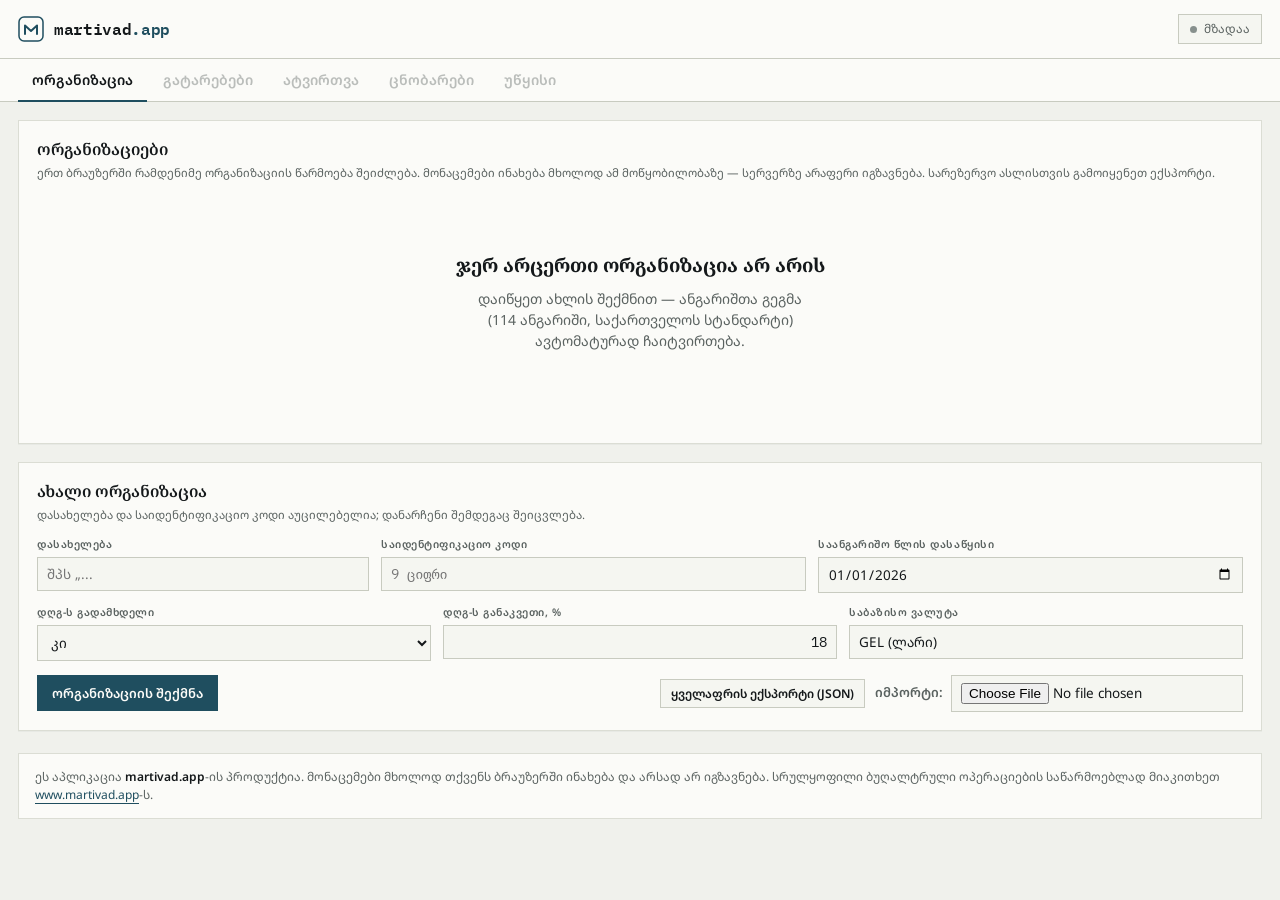
==== index.html @ f0014151 "martivad.app demo — მრავალორგანიზაციული ბუღალტრული აპლიკაცია შპს „ფუდ ექსპორტის" პროტოტიპიდან გამოყო" ====
<!doctype html>
<html lang="ka">
<head>
<meta charset="utf-8">
<meta name="viewport" content="width=device-width,initial-scale=1">
<title>martivad.app — ბუღალტრული აღრიცხვა</title>
<meta name="description" content="ბუღალტრული აღრიცხვის დემო აპლიკაცია: გატარებები, საბანკო ამონაწერისა და rs.ge-ს რეპორტის ავტომატური ატვირთვა, ბრუნვითი უწყისი.">
<meta name="color-scheme" content="light dark">
<link rel="icon" href="assets/favicon.svg" type="image/svg+xml">
<link rel="preconnect" href="https://fonts.googleapis.com">
<link rel="preconnect" href="https://fonts.gstatic.com" crossorigin>
<link rel="stylesheet" href="https://fonts.googleapis.com/css2?family=Noto+Sans+Georgian:wght@400;500;600;700&family=Noto+Serif+Georgian:wght@600;700&family=IBM+Plex+Mono:wght@400;500;600&display=swap">
<link rel="stylesheet" href="assets/styles.css">
</head>
<body>

<header>
  <div class="hd">
    <a class="logo" href="https://www.martivad.app" target="_blank" rel="noopener" title="martivad.app">
      <svg viewBox="0 0 26 26" width="26" height="26" aria-hidden="true">
        <rect x="1" y="1" width="24" height="24" rx="5" fill="none" stroke="currentColor" stroke-width="1.5"/>
        <path d="M7 18V9.5l6 5.5 6-5.5V18" fill="none" stroke="currentColor" stroke-width="2"
              stroke-linecap="round" stroke-linejoin="round"/>
      </svg>
      <span class="wm">martivad<span class="tld">.app</span></span>
    </a>
    <div class="orgbox" id="orgbox"></div>
  </div>
</header>

<nav class="tabs"><div class="in" id="tabs" role="tablist"></div></nav>

<div class="wrap"><div id="view"></div>

  <div class="brandbar">
    <p>ეს აპლიკაცია <b>martivad.app</b>-ის პროდუქტია. მონაცემები მხოლოდ თქვენს ბრაუზერში ინახება და არსად არ იგზავნება.
      სრულყოფილი ბუღალტრული ოპერაციების საწარმოებლად მიაკითხეთ
      <a href="https://www.martivad.app" target="_blank" rel="noopener">www.martivad.app</a>-ს.</p>
  </div>
</div>

<script type="module" src="assets/app.js"></script>
</body>
</html>
---- assets/styles.css ----
:root{
  color-scheme: light;
  --paper:#F0F1EC; --card:#FBFBF8; --card-2:#F5F6F1; --card-3:#EEEFE8;
  --ink:#14181A; --ink-2:#5A6260; --ink-3:#87908D;
  --rule:#DBDDD4; --rule-2:#C8CBC0;
  --accent:#1F4E5F; --accent-ink:#FBFBF8;
  --good:#2F7D4F; --good-soft:#E4F0E9; --warn:#A8791D; --warn-soft:#F6EEDC;
  --bad:#9E3B2C; --bad-soft:#F6E6E2;
  --shadow:0 1px 0 rgba(20,24,26,.04);
}
@media (prefers-color-scheme: dark){ :root:not([data-theme="light"]){
  color-scheme: dark;
  --paper:#0F1214; --card:#181C1F; --card-2:#1F2427; --card-3:#242A2E;
  --ink:#EDEFEA; --ink-2:#98A29F; --ink-3:#6E7876;
  --rule:#2A3134; --rule-2:#39423F;
  --accent:#6FA6B8; --accent-ink:#0F1214;
  --good:#59B07C; --good-soft:#16281F; --warn:#D2A23F; --warn-soft:#2A2417;
  --bad:#D2705C; --bad-soft:#2C1B18;
  --shadow:none;
}}
:root[data-theme="dark"]{
  color-scheme: dark;
  --paper:#0F1214; --card:#181C1F; --card-2:#1F2427; --card-3:#242A2E;
  --ink:#EDEFEA; --ink-2:#98A29F; --ink-3:#6E7876;
  --rule:#2A3134; --rule-2:#39423F;
  --accent:#6FA6B8; --accent-ink:#0F1214;
  --good:#59B07C; --good-soft:#16281F; --warn:#D2A23F; --warn-soft:#2A2417;
  --bad:#D2705C; --bad-soft:#2C1B18;
  --shadow:none;
}
*{box-sizing:border-box}
html,body{margin:0}
body{background:var(--paper);color:var(--ink);
  font-family:"Noto Sans Georgian","Segoe UI",system-ui,sans-serif;font-size:14px;line-height:1.5;
  -webkit-font-smoothing:antialiased}
.wrap{max-width:1400px;margin:0 auto;padding:0 18px 70px}

header{border-bottom:1px solid var(--rule-2);background:var(--card);position:sticky;top:0;z-index:20}
.hd{max-width:1400px;margin:0 auto;padding:14px 18px;display:flex;gap:16px;align-items:center;justify-content:space-between;flex-wrap:wrap}
.logo{display:flex;align-items:center;gap:10px;color:var(--accent);text-decoration:none;flex:none}
.logo .wm{font-family:"IBM Plex Mono",monospace;font-weight:600;font-size:16px;letter-spacing:-.02em;color:var(--ink)}
.logo .tld{color:var(--accent)}
.orgbox{display:flex;align-items:center;gap:8px;flex-wrap:wrap}
.orgbox select{width:auto;min-width:190px}
.status{display:inline-flex;align-items:center;gap:7px;padding:5px 11px;border:1px solid var(--rule-2);background:var(--card-2);font-size:12px;color:var(--ink-2)}
.status .dot{width:7px;height:7px;border-radius:50%;background:var(--ink-3);flex:none}
.status.ok .dot{background:var(--good)} .status.warn .dot{background:var(--warn)} .status.err .dot{background:var(--bad)}

nav.tabs{display:flex;gap:2px;border-bottom:1px solid var(--rule-2);flex-wrap:wrap;background:var(--card)}
nav.tabs .in{max-width:1400px;margin:0 auto;padding:0 18px;display:flex;gap:2px;width:100%;flex-wrap:wrap}
nav.tabs button{appearance:none;background:none;border:0;border-bottom:2px solid transparent;
  font-family:inherit;font-size:14px;font-weight:600;color:var(--ink-2);padding:11px 14px;cursor:pointer;margin-bottom:-1px}
nav.tabs button:hover{color:var(--ink)}
nav.tabs button[aria-selected="true"]{color:var(--ink);border-bottom-color:var(--accent)}

.card{background:var(--card);border:1px solid var(--rule);padding:16px 18px 18px;margin-top:18px;box-shadow:var(--shadow)}
.card>h2{font-family:"Noto Serif Georgian",Georgia,serif;font-size:16px;font-weight:600;margin:0 0 3px}
.card>.note{font-size:11.5px;color:var(--ink-2);margin:0 0 14px}
.grid2{display:grid;grid-template-columns:1fr 1fr;gap:18px}
@media(max-width:900px){.grid2{grid-template-columns:1fr}}

label{display:block;font-size:10.5px;text-transform:uppercase;letter-spacing:.05em;color:var(--ink-2);font-weight:600;margin-bottom:4px}
input,select,textarea,button{font-family:inherit;font-size:13.5px;color:var(--ink)}
input,select,textarea{width:100%;padding:7px 9px;background:var(--card-2);border:1px solid var(--rule-2);border-radius:0}
input:focus,select:focus,textarea:focus{outline:2px solid var(--accent);border-color:var(--accent)}
input[type=checkbox]{width:auto}
input.num{font-family:"IBM Plex Mono",monospace;text-align:right;font-variant-numeric:tabular-nums}
input.bad,select.bad{border-color:var(--bad);background:var(--bad-soft)}
.row{display:grid;gap:12px;margin-bottom:12px}
.r4{grid-template-columns:150px 170px 1fr 1fr}
.r3{grid-template-columns:1fr 1fr 1fr}
.r1{grid-template-columns:1fr}
@media(max-width:820px){.r4,.r3{grid-template-columns:1fr 1fr}}

button{cursor:pointer;border:1px solid var(--rule-2);background:var(--card-2);padding:8px 14px;font-weight:600;font-size:13px}
button:hover{background:var(--card-3)}
button.primary{background:var(--accent);color:var(--accent-ink);border-color:var(--accent)}
button.primary:hover{opacity:.9}
button[disabled]{opacity:.4;cursor:not-allowed}
button.ghost{background:none;border-color:transparent;color:var(--ink-2);padding:6px 8px}
button.ghost:hover{color:var(--bad);background:var(--bad-soft)}
button.sm{padding:5px 10px;font-size:12px}
button:focus-visible,a:focus-visible{outline:2px solid var(--accent);outline-offset:2px}
.actions{display:flex;gap:10px;align-items:center;flex-wrap:wrap;margin-top:14px}
.spacer{flex:1}

.tw{overflow-x:auto}
.tw.tall{max-height:380px;overflow-y:auto}
table{border-collapse:collapse;width:100%;font-size:12.5px}
th,td{padding:6px 8px;text-align:left;border-bottom:1px solid var(--rule);vertical-align:middle}
th{font-size:10px;text-transform:uppercase;letter-spacing:.05em;color:var(--ink-2);font-weight:600;
   border-bottom:1px solid var(--rule-2);white-space:nowrap;position:sticky;top:0;background:var(--card);z-index:1}
td.num,th.num{text-align:right;font-family:"IBM Plex Mono",monospace;font-variant-numeric:tabular-nums}
.lines input,.lines select{padding:5px 7px;font-size:12.5px}
.lines td{padding:4px 4px}
.lines td:first-child{color:var(--ink-3);font-family:"IBM Plex Mono",monospace;font-size:11px;width:22px;text-align:center}
.mono{font-family:"IBM Plex Mono",monospace}
.tot{background:var(--card-2);font-weight:600}
.tot td{border-top:1px solid var(--rule-2);border-bottom:0}
tfoot td{font-weight:600;border-top:1px solid var(--rule-2);border-bottom:0;background:var(--card-2);
  position:sticky;bottom:0;z-index:1}

.pill{display:inline-block;padding:2px 8px;font-size:11px;border:1px solid var(--rule-2);background:var(--card-2);color:var(--ink-2)}
.pill.ok{color:var(--good);border-color:var(--good);background:var(--good-soft)}
.pill.err{color:var(--bad);border-color:var(--bad);background:var(--bad-soft)}
.msg{padding:9px 12px;font-size:12.5px;margin-top:12px;border:1px solid var(--rule-2)}
.msg.err{color:var(--bad);border-color:var(--bad);background:var(--bad-soft)}
.msg.ok{color:var(--good);border-color:var(--good);background:var(--good-soft)}
.msg.warn{color:var(--warn);border-color:var(--warn);background:var(--warn-soft)}
.msg ul{margin:6px 0 0;padding-left:18px}

.jent{border:1px solid var(--rule);margin-bottom:10px;background:var(--card-2)}
.jhd{display:flex;gap:12px;align-items:center;padding:9px 12px;cursor:pointer;flex-wrap:wrap}
.jhd:hover{background:var(--card-3)}
.jhd .d{font-family:"IBM Plex Mono",monospace;font-size:12px;color:var(--ink-2);white-space:nowrap}
.jhd .t{font-weight:600;font-size:13px;flex:1;min-width:160px;overflow:hidden;text-overflow:ellipsis;white-space:nowrap}
.jhd .a{font-family:"IBM Plex Mono",monospace;font-variant-numeric:tabular-nums;font-size:13px;white-space:nowrap}
.jbody{padding:0 12px 10px;background:var(--card)}
.filters{display:flex;gap:10px;flex-wrap:wrap;align-items:flex-end;margin-bottom:14px}
.filters>div{min-width:150px}
.hint{font-size:11px;color:var(--ink-3);margin-top:3px}
pre{background:var(--card-2);border:1px solid var(--rule);padding:12px;overflow:auto;max-height:300px;
    font-family:"IBM Plex Mono",monospace;font-size:11.5px;line-height:1.5;margin:10px 0 0}

.kpi{display:grid;grid-template-columns:repeat(6,1fr);border:1px solid var(--rule-2);background:var(--card);margin-top:18px}
.kpi .cell{position:relative;padding:14px;border-right:1px solid var(--rule);border-bottom:1px solid var(--rule);min-width:0}
.kpi .cell:nth-child(6n){border-right:0}
.kpi .cell:nth-last-child(-n+6){border-bottom:0}
.kpi .code{position:absolute;top:7px;right:9px;font-family:"IBM Plex Mono",monospace;font-size:9.5px;color:var(--ink-3)}
.kpi .k{font-size:11px;color:var(--ink-2);letter-spacing:.03em;text-transform:uppercase;font-weight:600}
.kpi .v{font-family:"IBM Plex Mono",monospace;font-variant-numeric:tabular-nums;font-size:19px;font-weight:500;
  margin-top:6px;letter-spacing:-.02em;white-space:nowrap;overflow:hidden;text-overflow:ellipsis}
@media(max-width:980px){.kpi{grid-template-columns:repeat(3,1fr)}
  .kpi .cell:nth-child(6n){border-right:1px solid var(--rule)}
  .kpi .cell:nth-child(3n){border-right:0}}
@media(max-width:560px){.kpi{grid-template-columns:repeat(2,1fr)}
  .kpi .cell{border-right:1px solid var(--rule)!important}
  .kpi .cell:nth-child(2n){border-right:0!important}}

.empty{text-align:center;padding:56px 20px;color:var(--ink-2)}
.empty h3{font-family:"Noto Serif Georgian",Georgia,serif;font-size:19px;margin:0 0 8px;color:var(--ink)}
.empty p{max-width:44ch;margin:0 auto 18px}

.brandbar{margin-top:22px;padding:14px 16px;border:1px solid var(--rule);background:var(--card);
  display:flex;gap:14px;align-items:center;flex-wrap:wrap}
.brandbar p{margin:0;font-size:12px;color:var(--ink-2);flex:1 1 260px;min-width:0}
.brandbar b{color:var(--ink);font-weight:600}
.brandbar a[href]{color:var(--accent);text-decoration:none;border-bottom:1px solid currentColor}
@media (prefers-reduced-motion: reduce){*{transition:none!important;animation:none!important}}
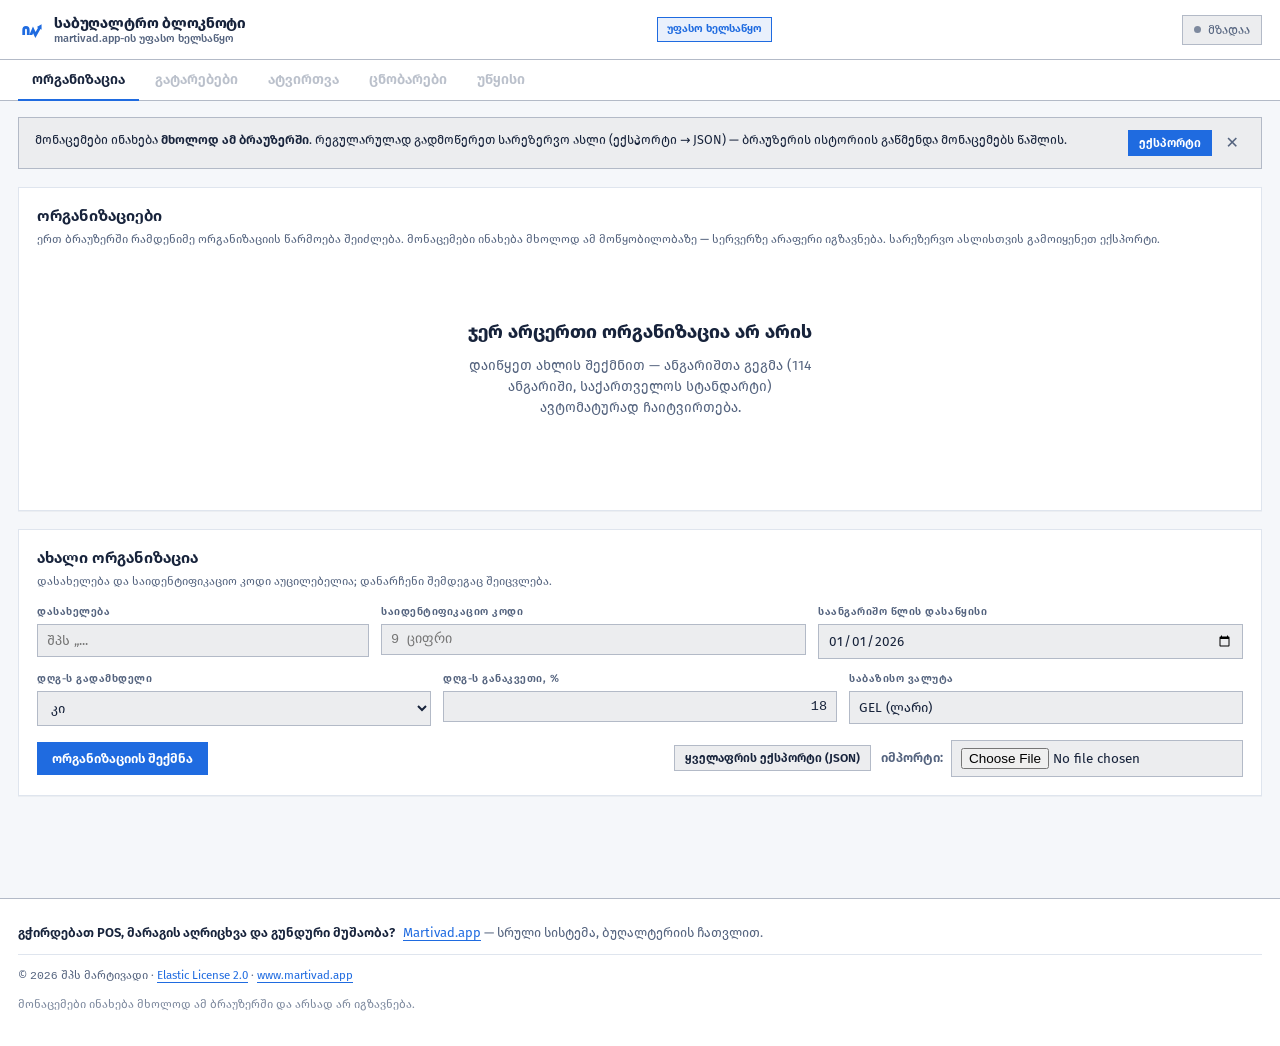
==== commit 3bd579f5: "feat: merge with the Martivad brand — backup reminders, ELv2, bridge, FiraGO Makes demo.martivad.app" ====
--- a/index.html
+++ b/index.html
@@ -3,41 +3,76 @@
 <head>
 <meta charset="utf-8">
 <meta name="viewport" content="width=device-width,initial-scale=1">
-<title>martivad.app — ბუღალტრული აღრიცხვა</title>
-<meta name="description" content="ბუღალტრული აღრიცხვის დემო აპლიკაცია: გატარებები, საბანკო ამონაწერისა და rs.ge-ს რეპორტის ავტომატური ატვირთვა, ბრუნვითი უწყისი.">
+<title>საბუღალტრო ბლოკნოტი — martivad.app-ის უფასო ხელსაწყო</title>
+<meta name="description" content="უფასო საბუღალტრო ბლოკნოტი ბრაუზერში: ქართული ანგარიშთა გეგმა, გატარებები, საბანკო ამონაწერისა და rs.ge-ს რეპორტის ატვირთვა, ბრუნვითი უწყისი. მონაცემები მხოლოდ თქვენს მოწყობილობაზე ინახება.">
 <meta name="color-scheme" content="light dark">
 <link rel="icon" href="assets/favicon.svg" type="image/svg+xml">
-<link rel="preconnect" href="https://fonts.googleapis.com">
-<link rel="preconnect" href="https://fonts.gstatic.com" crossorigin>
-<link rel="stylesheet" href="https://fonts.googleapis.com/css2?family=Noto+Sans+Georgian:wght@400;500;600;700&family=Noto+Serif+Georgian:wght@600;700&family=IBM+Plex+Mono:wght@400;500;600&display=swap">
+
+<meta property="og:type" content="website">
+<meta property="og:locale" content="ka_GE">
+<meta property="og:site_name" content="Martivad">
+<meta property="og:title" content="საბუღალტრო ბლოკნოტი — martivad.app-ის უფასო ხელსაწყო">
+<meta property="og:description" content="ქართული ანგარიშთა გეგმა, გატარებები და ბრუნვითი უწყისი პირდაპირ ბრაუზერში. მონაცემები მოწყობილობას არ ტოვებს.">
+<meta property="og:url" content="https://demo.martivad.app/">
+<meta property="og:image" content="https://demo.martivad.app/assets/og.png">
+<meta property="og:image:width" content="1200">
+<meta property="og:image:height" content="630">
+<meta name="twitter:card" content="summary_large_image">
+
+<!-- Self-hosted FiraGO — no external font host, so the page keeps working
+     offline and nothing about the visitor leaves the device. -->
+<link rel="preload" href="assets/fonts/firago-regular-georgian.woff2" as="font" type="font/woff2" crossorigin>
 <link rel="stylesheet" href="assets/styles.css">
 </head>
 <body>
 
 <header>
   <div class="hd">
-    <a class="logo" href="https://www.martivad.app" target="_blank" rel="noopener" title="martivad.app">
-      <svg viewBox="0 0 26 26" width="26" height="26" aria-hidden="true">
-        <rect x="1" y="1" width="24" height="24" rx="5" fill="none" stroke="currentColor" stroke-width="1.5"/>
-        <path d="M7 18V9.5l6 5.5 6-5.5V18" fill="none" stroke="currentColor" stroke-width="2"
-              stroke-linecap="round" stroke-linejoin="round"/>
+    <a class="logo" href="https://www.martivad.app/?utm_source=demo-app&amp;utm_medium=bridge&amp;utm_content=header"
+       target="_blank" rel="noopener" title="martivad.app">
+      <!-- Martivad brand mark — same geometry as the main app's favicon -->
+      <svg viewBox="0 0 512 512" width="26" height="26" aria-hidden="true">
+        <path fill="none" stroke="currentColor" stroke-width="54" stroke-linecap="butt"
+              d="M112 356 V 258 C112 220 134 204 157 204 C180 204 202 220 202 258 V 356"/>
+        <path fill="currentColor"
+              d="M281.3 356 L 297.1 318.8 L 341.7 415.4 L 441.6 237.2 L 464.2 249.9 L 464 142 L 371.8 198.1 L 394.4 210.8 L 346.3 296.6 L 294.9 185.2 L 222.7 356 Z"/>
       </svg>
-      <span class="wm">martivad<span class="tld">.app</span></span>
+      <span class="wmbox">
+        <span class="wm">საბუღალტრო ბლოკნოტი</span>
+        <span class="sub">martivad.app-ის უფასო ხელსაწყო</span>
+      </span>
     </a>
+    <span class="badge-free">უფასო ხელსაწყო</span>
     <div class="orgbox" id="orgbox"></div>
   </div>
 </header>
 
 <nav class="tabs"><div class="in" id="tabs" role="tablist"></div></nav>
 
-<div class="wrap"><div id="view"></div>
+<div class="wrap">
+  <!-- backup reminders (assets/backup.js) render here -->
+  <div id="banner"></div>
 
-  <div class="brandbar">
-    <p>ეს აპლიკაცია <b>martivad.app</b>-ის პროდუქტია. მონაცემები მხოლოდ თქვენს ბრაუზერში ინახება და არსად არ იგზავნება.
-      სრულყოფილი ბუღალტრული ოპერაციების საწარმოებლად მიაკითხეთ
-      <a href="https://www.martivad.app" target="_blank" rel="noopener">www.martivad.app</a>-ს.</p>
+  <div id="view"></div>
+</div>
+
+<footer class="sitefoot">
+  <div class="in">
+    <div class="bridge">
+      <p class="q">გჭირდებათ POS, მარაგის აღრიცხვა და გუნდური მუშაობა?</p>
+      <p class="a"><a href="https://www.martivad.app/?utm_source=demo-app&amp;utm_medium=bridge&amp;utm_content=footer"
+                      target="_blank" rel="noopener">Martivad.app</a> — სრული სისტემა, ბუღალტერიის ჩათვლით.</p>
+    </div>
+    <p class="legal">
+      © <span class="mono">2026</span> შპს მარტივადი ·
+      <a href="https://github.com/nukriotarashvili/martivad.app-demo/blob/main/LICENSE"
+         target="_blank" rel="noopener">Elastic License 2.0</a> ·
+      <a href="https://www.martivad.app/?utm_source=demo-app&amp;utm_medium=bridge&amp;utm_content=footer-legal"
+         target="_blank" rel="noopener">www.martivad.app</a>
+    </p>
+    <p class="legal muted">მონაცემები ინახება მხოლოდ ამ ბრაუზერში და არსად არ იგზავნება.</p>
   </div>
-</div>
+</footer>
 
 <script type="module" src="assets/app.js"></script>
 </body>
--- a/assets/styles.css
+++ b/assets/styles.css
@@ -1,44 +1,138 @@
+/* ============================================================================
+   styles.css — ტიპოგრაფია, ტოკენები, კომპონენტები.
+
+   ტოკენები: ცვლადების სახელები განზრახ ემთხვევა მთავარი აპლიკაციის
+   (www.martivad.app) DESIGN-TOKENS-C1 სისტემას — --surface-* და --space-*.
+   დიზაინერის pass-ის შემდეგ მხოლოდ მნიშვნელობები განახლდება და ორივე
+   აპლიკაცია ერთად „გადაიღებება".
+
+   ამ ფაილის ლოკალური სახელები (--paper/--card/--ink/…) შენარჩუნებულია
+   თავსებადობისთვის და C1-ის ტოკენებზეა აწყობილი — ისინი ცალკე პალიტრა
+   აღარაა, არამედ ალიასები.
+   ========================================================================== */
+
+/* ---------------------------------------------------------------- FiraGO
+   Self-hosted, იგივე ფაილები რაც მთავარ აპლიკაციაში. ორი unicode-ქვეჯგუფი
+   თითო წონაზე: ქართული (მხედრული + ₾ U+20BE) და ლათინური, რომ ბრაუზერმა
+   მხოლოდ საჭირო ფაილი ჩამოტვირთოს. ლიცენზია: assets/fonts/FiraGO-OFL.txt   */
+@font-face{font-family:"FiraGO";font-style:normal;font-weight:400;font-display:swap;
+  src:url("fonts/firago-regular-georgian.woff2") format("woff2");unicode-range:U+10D0-10FF,U+20BE}
+@font-face{font-family:"FiraGO";font-style:normal;font-weight:400;font-display:swap;
+  src:url("fonts/firago-regular-latin.woff2") format("woff2")}
+@font-face{font-family:"FiraGO";font-style:normal;font-weight:500;font-display:swap;
+  src:url("fonts/firago-medium-georgian.woff2") format("woff2");unicode-range:U+10D0-10FF,U+20BE}
+@font-face{font-family:"FiraGO";font-style:normal;font-weight:500;font-display:swap;
+  src:url("fonts/firago-medium-latin.woff2") format("woff2")}
+@font-face{font-family:"FiraGO";font-style:normal;font-weight:600;font-display:swap;
+  src:url("fonts/firago-semibold-georgian.woff2") format("woff2");unicode-range:U+10D0-10FF,U+20BE}
+@font-face{font-family:"FiraGO";font-style:normal;font-weight:600;font-display:swap;
+  src:url("fonts/firago-semibold-latin.woff2") format("woff2")}
+@font-face{font-family:"FiraGO";font-style:normal;font-weight:700;font-display:swap;
+  src:url("fonts/firago-bold-georgian.woff2") format("woff2");unicode-range:U+10D0-10FF,U+20BE}
+@font-face{font-family:"FiraGO";font-style:normal;font-weight:700;font-display:swap;
+  src:url("fonts/firago-bold-latin.woff2") format("woff2")}
+
 :root{
   color-scheme: light;
-  --paper:#F0F1EC; --card:#FBFBF8; --card-2:#F5F6F1; --card-3:#EEEFE8;
-  --ink:#14181A; --ink-2:#5A6260; --ink-3:#87908D;
-  --rule:#DBDDD4; --rule-2:#C8CBC0;
-  --accent:#1F4E5F; --accent-ink:#FBFBF8;
-  --good:#2F7D4F; --good-soft:#E4F0E9; --warn:#A8791D; --warn-soft:#F6EEDC;
-  --bad:#9E3B2C; --bad-soft:#F6E6E2;
-  --shadow:0 1px 0 rgba(20,24,26,.04);
+
+  /* -- C1 typography ----------------------------------------------------- */
+  --font-sans:"FiraGO","Noto Sans Georgian",system-ui,sans-serif;
+  /* FiraGO has no monospace cut; numeric columns use tabular figures instead
+     (see .mono/.num), and true monospace falls back to the system stack. */
+  --font-mono:ui-monospace,SFMono-Regular,Menlo,Consolas,"Liberation Mono",monospace;
+
+  /* -- C1 spacing — 4px grid --------------------------------------------- */
+  --space-1:.25rem; --space-2:.5rem;  --space-3:.75rem; --space-4:1rem;
+  --space-5:1.25rem; --space-6:1.5rem; --space-8:2rem;  --space-10:2.5rem;
+  --space-12:3rem;  --space-16:4rem;
+
+  /* -- C1 surface tokens — light (mirrors the main app's :root) ----------- */
+  --surface-bg:#f5f7fa;
+  --surface-bg-raised:#ffffff;
+  --surface-fg:#17233b;
+  --surface-fg-muted:#55647f;
+  --surface-border:#dfe5ee;
+  --surface-accent:#1f6be0;
+  --surface-accent-hover:#1a5fc9;
+  --surface-accent-press:#1754b2;
+  --surface-accent-fg:#ffffff;
+  --surface-success:#177e4d;
+  --surface-warning:#96610a;
+  --surface-error:#d5333f;
+
+  --shadow:0 1px 0 rgba(23,35,59,.04);
 }
+
+/* -- C1 surface tokens — dark (mirrors the main app's data-surface="pos") -- */
 @media (prefers-color-scheme: dark){ :root:not([data-theme="light"]){
   color-scheme: dark;
-  --paper:#0F1214; --card:#181C1F; --card-2:#1F2427; --card-3:#242A2E;
-  --ink:#EDEFEA; --ink-2:#98A29F; --ink-3:#6E7876;
-  --rule:#2A3134; --rule-2:#39423F;
-  --accent:#6FA6B8; --accent-ink:#0F1214;
-  --good:#59B07C; --good-soft:#16281F; --warn:#D2A23F; --warn-soft:#2A2417;
-  --bad:#D2705C; --bad-soft:#2C1B18;
+  --surface-bg:#0b1322;
+  --surface-bg-raised:#141e31;
+  --surface-fg:#f4f7fc;
+  --surface-fg-muted:#9daec9;
+  --surface-border:#324566;
+  --surface-accent:#4d9eff;
+  --surface-accent-hover:#66acff;
+  --surface-accent-press:#3e8be8;
+  --surface-accent-fg:#071527;
+  --surface-success:#3dd68c;
+  --surface-warning:#f6b73c;
+  --surface-error:#ff6f6f;
   --shadow:none;
 }}
 :root[data-theme="dark"]{
   color-scheme: dark;
-  --paper:#0F1214; --card:#181C1F; --card-2:#1F2427; --card-3:#242A2E;
-  --ink:#EDEFEA; --ink-2:#98A29F; --ink-3:#6E7876;
-  --rule:#2A3134; --rule-2:#39423F;
-  --accent:#6FA6B8; --accent-ink:#0F1214;
-  --good:#59B07C; --good-soft:#16281F; --warn:#D2A23F; --warn-soft:#2A2417;
-  --bad:#D2705C; --bad-soft:#2C1B18;
+  --surface-bg:#0b1322;
+  --surface-bg-raised:#141e31;
+  --surface-fg:#f4f7fc;
+  --surface-fg-muted:#9daec9;
+  --surface-border:#324566;
+  --surface-accent:#4d9eff;
+  --surface-accent-hover:#66acff;
+  --surface-accent-press:#3e8be8;
+  --surface-accent-fg:#071527;
+  --surface-success:#3dd68c;
+  --surface-warning:#f6b73c;
+  --surface-error:#ff6f6f;
   --shadow:none;
 }
+
+/* -- Local aliases -------------------------------------------------------
+   The component CSS below was written against these names. They now derive
+   from the C1 tokens, so there is exactly ONE palette to edit. The extra
+   steps (card-2/card-3, ink-3, rule-2, *-soft) are mixed from the tokens
+   rather than hand-picked, so they follow a re-skin automatically.          */
+:root{
+  --paper:var(--surface-bg);
+  --card:var(--surface-bg-raised);
+  --card-2:color-mix(in srgb,var(--surface-bg-raised) 92%,var(--surface-fg));
+  --card-3:color-mix(in srgb,var(--surface-bg-raised) 85%,var(--surface-fg));
+  --ink:var(--surface-fg);
+  --ink-2:var(--surface-fg-muted);
+  --ink-3:color-mix(in srgb,var(--surface-fg-muted) 75%,var(--surface-bg));
+  --rule:var(--surface-border);
+  --rule-2:color-mix(in srgb,var(--surface-border) 78%,var(--surface-fg));
+  --accent:var(--surface-accent);
+  --accent-ink:var(--surface-accent-fg);
+  --good:var(--surface-success);
+  --good-soft:color-mix(in srgb,var(--surface-success) 12%,var(--surface-bg-raised));
+  --warn:var(--surface-warning);
+  --warn-soft:color-mix(in srgb,var(--surface-warning) 12%,var(--surface-bg-raised));
+  --bad:var(--surface-error);
+  --bad-soft:color-mix(in srgb,var(--surface-error) 12%,var(--surface-bg-raised));
+}
+
 *{box-sizing:border-box}
 html,body{margin:0}
 body{background:var(--paper);color:var(--ink);
-  font-family:"Noto Sans Georgian","Segoe UI",system-ui,sans-serif;font-size:14px;line-height:1.5;
+  font-family:var(--font-sans);font-size:14px;line-height:1.5;
   -webkit-font-smoothing:antialiased}
 .wrap{max-width:1400px;margin:0 auto;padding:0 18px 70px}
 
 header{border-bottom:1px solid var(--rule-2);background:var(--card);position:sticky;top:0;z-index:20}
 .hd{max-width:1400px;margin:0 auto;padding:14px 18px;display:flex;gap:16px;align-items:center;justify-content:space-between;flex-wrap:wrap}
 .logo{display:flex;align-items:center;gap:10px;color:var(--accent);text-decoration:none;flex:none}
-.logo .wm{font-family:"IBM Plex Mono",monospace;font-weight:600;font-size:16px;letter-spacing:-.02em;color:var(--ink)}
+.logo .wm{font-family:var(--font-mono);font-weight:600;font-size:16px;letter-spacing:-.02em;color:var(--ink)}
 .logo .tld{color:var(--accent)}
 .orgbox{display:flex;align-items:center;gap:8px;flex-wrap:wrap}
 .orgbox select{width:auto;min-width:190px}
@@ -54,7 +148,7 @@
 nav.tabs button[aria-selected="true"]{color:var(--ink);border-bottom-color:var(--accent)}
 
 .card{background:var(--card);border:1px solid var(--rule);padding:16px 18px 18px;margin-top:18px;box-shadow:var(--shadow)}
-.card>h2{font-family:"Noto Serif Georgian",Georgia,serif;font-size:16px;font-weight:600;margin:0 0 3px}
+.card>h2{font-family:var(--font-sans);font-size:16px;font-weight:600;margin:0 0 3px}
 .card>.note{font-size:11.5px;color:var(--ink-2);margin:0 0 14px}
 .grid2{display:grid;grid-template-columns:1fr 1fr;gap:18px}
 @media(max-width:900px){.grid2{grid-template-columns:1fr}}
@@ -64,7 +158,7 @@
 input,select,textarea{width:100%;padding:7px 9px;background:var(--card-2);border:1px solid var(--rule-2);border-radius:0}
 input:focus,select:focus,textarea:focus{outline:2px solid var(--accent);border-color:var(--accent)}
 input[type=checkbox]{width:auto}
-input.num{font-family:"IBM Plex Mono",monospace;text-align:right;font-variant-numeric:tabular-nums}
+input.num{font-family:var(--font-mono);text-align:right;font-variant-numeric:tabular-nums}
 input.bad,select.bad{border-color:var(--bad);background:var(--bad-soft)}
 .row{display:grid;gap:12px;margin-bottom:12px}
 .r4{grid-template-columns:150px 170px 1fr 1fr}
@@ -90,11 +184,11 @@
 th,td{padding:6px 8px;text-align:left;border-bottom:1px solid var(--rule);vertical-align:middle}
 th{font-size:10px;text-transform:uppercase;letter-spacing:.05em;color:var(--ink-2);font-weight:600;
    border-bottom:1px solid var(--rule-2);white-space:nowrap;position:sticky;top:0;background:var(--card);z-index:1}
-td.num,th.num{text-align:right;font-family:"IBM Plex Mono",monospace;font-variant-numeric:tabular-nums}
+td.num,th.num{text-align:right;font-family:var(--font-mono);font-variant-numeric:tabular-nums}
 .lines input,.lines select{padding:5px 7px;font-size:12.5px}
 .lines td{padding:4px 4px}
-.lines td:first-child{color:var(--ink-3);font-family:"IBM Plex Mono",monospace;font-size:11px;width:22px;text-align:center}
-.mono{font-family:"IBM Plex Mono",monospace}
+.lines td:first-child{color:var(--ink-3);font-family:var(--font-mono);font-size:11px;width:22px;text-align:center}
+.mono{font-family:var(--font-mono)}
 .tot{background:var(--card-2);font-weight:600}
 .tot td{border-top:1px solid var(--rule-2);border-bottom:0}
 tfoot td{font-weight:600;border-top:1px solid var(--rule-2);border-bottom:0;background:var(--card-2);
@@ -112,23 +206,23 @@
 .jent{border:1px solid var(--rule);margin-bottom:10px;background:var(--card-2)}
 .jhd{display:flex;gap:12px;align-items:center;padding:9px 12px;cursor:pointer;flex-wrap:wrap}
 .jhd:hover{background:var(--card-3)}
-.jhd .d{font-family:"IBM Plex Mono",monospace;font-size:12px;color:var(--ink-2);white-space:nowrap}
+.jhd .d{font-family:var(--font-mono);font-size:12px;color:var(--ink-2);white-space:nowrap}
 .jhd .t{font-weight:600;font-size:13px;flex:1;min-width:160px;overflow:hidden;text-overflow:ellipsis;white-space:nowrap}
-.jhd .a{font-family:"IBM Plex Mono",monospace;font-variant-numeric:tabular-nums;font-size:13px;white-space:nowrap}
+.jhd .a{font-family:var(--font-mono);font-variant-numeric:tabular-nums;font-size:13px;white-space:nowrap}
 .jbody{padding:0 12px 10px;background:var(--card)}
 .filters{display:flex;gap:10px;flex-wrap:wrap;align-items:flex-end;margin-bottom:14px}
 .filters>div{min-width:150px}
 .hint{font-size:11px;color:var(--ink-3);margin-top:3px}
 pre{background:var(--card-2);border:1px solid var(--rule);padding:12px;overflow:auto;max-height:300px;
-    font-family:"IBM Plex Mono",monospace;font-size:11.5px;line-height:1.5;margin:10px 0 0}
+    font-family:var(--font-mono);font-size:11.5px;line-height:1.5;margin:10px 0 0}
 
 .kpi{display:grid;grid-template-columns:repeat(6,1fr);border:1px solid var(--rule-2);background:var(--card);margin-top:18px}
 .kpi .cell{position:relative;padding:14px;border-right:1px solid var(--rule);border-bottom:1px solid var(--rule);min-width:0}
 .kpi .cell:nth-child(6n){border-right:0}
 .kpi .cell:nth-last-child(-n+6){border-bottom:0}
-.kpi .code{position:absolute;top:7px;right:9px;font-family:"IBM Plex Mono",monospace;font-size:9.5px;color:var(--ink-3)}
+.kpi .code{position:absolute;top:7px;right:9px;font-family:var(--font-mono);font-size:9.5px;color:var(--ink-3)}
 .kpi .k{font-size:11px;color:var(--ink-2);letter-spacing:.03em;text-transform:uppercase;font-weight:600}
-.kpi .v{font-family:"IBM Plex Mono",monospace;font-variant-numeric:tabular-nums;font-size:19px;font-weight:500;
+.kpi .v{font-family:var(--font-mono);font-variant-numeric:tabular-nums;font-size:19px;font-weight:500;
   margin-top:6px;letter-spacing:-.02em;white-space:nowrap;overflow:hidden;text-overflow:ellipsis}
 @media(max-width:980px){.kpi{grid-template-columns:repeat(3,1fr)}
   .kpi .cell:nth-child(6n){border-right:1px solid var(--rule)}
@@ -138,7 +232,7 @@
   .kpi .cell:nth-child(2n){border-right:0!important}}
 
 .empty{text-align:center;padding:56px 20px;color:var(--ink-2)}
-.empty h3{font-family:"Noto Serif Georgian",Georgia,serif;font-size:19px;margin:0 0 8px;color:var(--ink)}
+.empty h3{font-family:var(--font-sans);font-size:19px;margin:0 0 8px;color:var(--ink)}
 .empty p{max-width:44ch;margin:0 auto 18px}
 
 .brandbar{margin-top:22px;padding:14px 16px;border:1px solid var(--rule);background:var(--card);
@@ -147,3 +241,47 @@
 .brandbar b{color:var(--ink);font-weight:600}
 .brandbar a[href]{color:var(--accent);text-decoration:none;border-bottom:1px solid currentColor}
 @media (prefers-reduced-motion: reduce){*{transition:none!important;animation:none!important}}
+
+/* ============================================================================
+   Brand chrome — header identity, badge, footer bridge, backup banners.
+   Added with the martivad.app visual merge; everything below uses the C1
+   tokens above, so a palette change carries through here too.
+   ========================================================================== */
+
+/* -- Header identity ---------------------------------------------------- */
+.logo .wmbox{display:flex;flex-direction:column;line-height:1.2;min-width:0}
+.logo .wm{font-family:var(--font-sans);font-weight:700;font-size:15px;letter-spacing:-.01em;color:var(--ink)}
+.logo .sub{font-size:11px;font-weight:500;color:var(--ink-2)}
+.badge-free{flex:none;align-self:center;padding:3px 9px;font-size:11px;font-weight:600;
+  color:var(--accent);border:1px solid var(--accent);
+  background:color-mix(in srgb,var(--accent) 10%,var(--card));white-space:nowrap}
+@media(max-width:560px){.logo .sub{display:none}}
+
+/* -- Footer ------------------------------------------------------------- */
+.sitefoot{border-top:1px solid var(--rule-2);background:var(--card);margin-top:var(--space-8)}
+.sitefoot .in{max-width:1400px;margin:0 auto;padding:var(--space-6) 18px var(--space-8);
+  display:flex;flex-direction:column;gap:var(--space-3)}
+.sitefoot .bridge{display:flex;gap:var(--space-2);flex-wrap:wrap;align-items:baseline;
+  padding-bottom:var(--space-3);border-bottom:1px solid var(--rule)}
+.sitefoot .bridge .q{margin:0;font-size:13px;font-weight:600;color:var(--ink)}
+.sitefoot .bridge .a{margin:0;font-size:13px;color:var(--ink-2)}
+.sitefoot .legal{margin:0;font-size:11.5px;color:var(--ink-2)}
+.sitefoot .legal.muted{color:var(--ink-3)}
+.sitefoot a{color:var(--accent);text-decoration:none;border-bottom:1px solid currentColor}
+.sitefoot a:hover{color:var(--accent);opacity:.85}
+
+/* -- Backup banners (assets/backup.js) ---------------------------------- */
+.bnr{display:flex;gap:var(--space-4);align-items:flex-start;flex-wrap:wrap;
+  margin-top:var(--space-4);padding:var(--space-3) var(--space-4);
+  border:1px solid var(--warn);background:var(--warn-soft);color:var(--ink)}
+.bnr.info{border-color:var(--rule-2);background:var(--card-2)}
+.bnr .txt{flex:1 1 320px;min-width:0;font-size:12.5px;line-height:1.55;margin:0}
+.bnr .txt b{font-weight:600}
+.bnr .acts{display:flex;gap:var(--space-2);align-items:center;flex:none}
+.bnr button.x{background:none;border:0;color:var(--ink-2);font-size:16px;line-height:1;padding:4px 6px}
+.bnr button.x:hover{color:var(--ink);background:none}
+
+/* -- Month-close success + bridge line ---------------------------------- */
+.msg .after{display:block;margin-top:6px;font-weight:400;color:var(--ink-2)}
+.msg .after a{color:var(--accent);text-decoration:none;border-bottom:1px solid currentColor}
+.msg .inline-act{margin-top:8px;display:flex;gap:var(--space-2);flex-wrap:wrap}
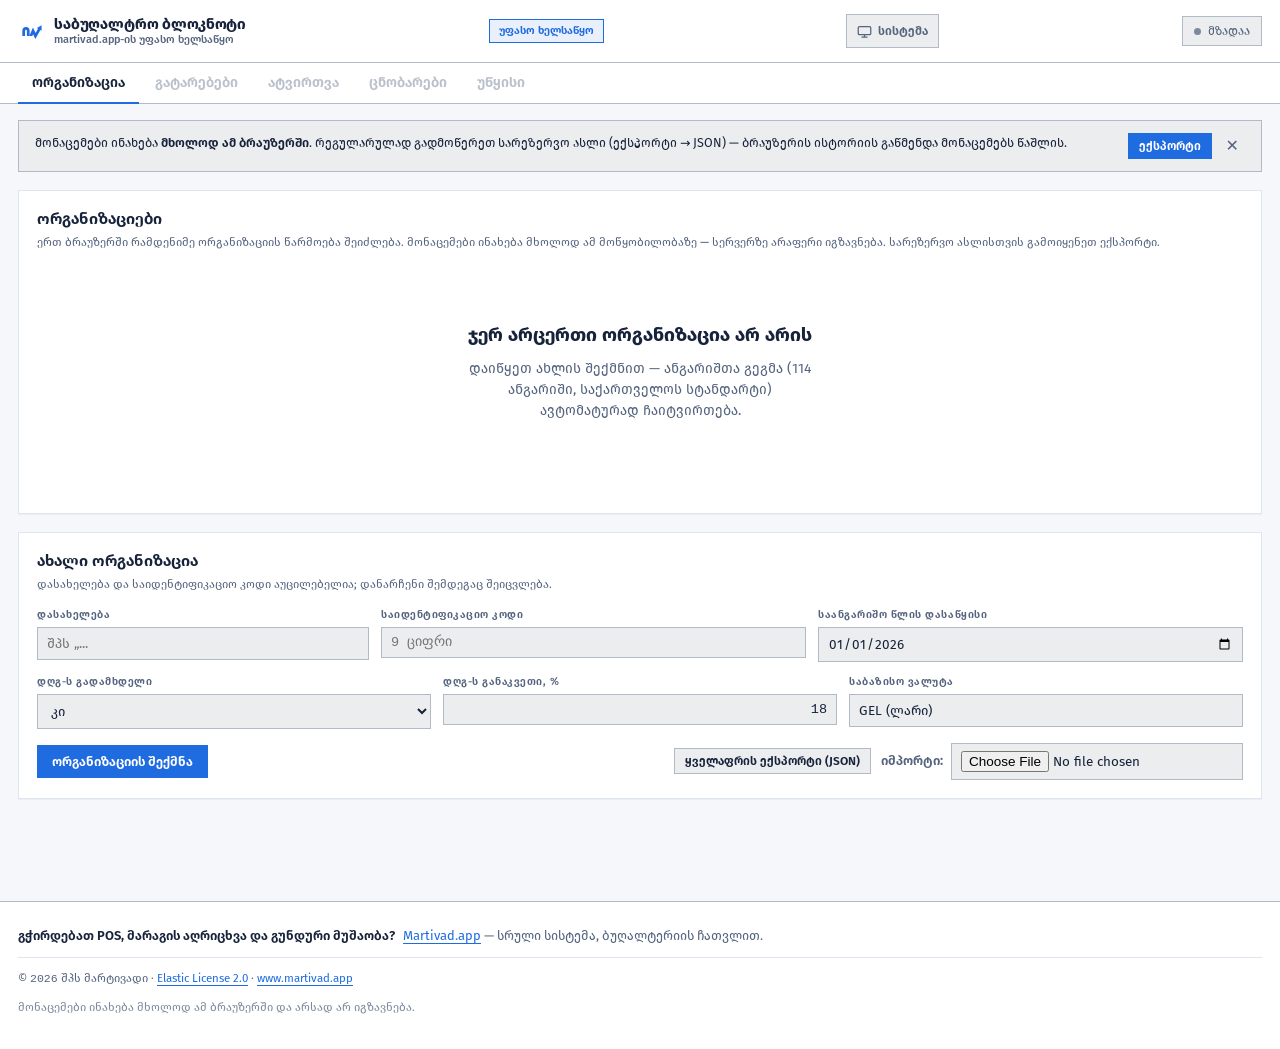
==== commit 794e6af8: "feat(theme): light/dark toggle honouring the system on first visit Phase A of the demo-app loop. The" ====
--- a/index.html
+++ b/index.html
@@ -23,6 +23,17 @@
      offline and nothing about the visitor leaves the device. -->
 <link rel="preload" href="assets/fonts/firago-regular-georgian.woff2" as="font" type="font/woff2" crossorigin>
 <link rel="stylesheet" href="assets/styles.css">
+
+<!-- Theme before first paint. Unset data-theme = follow prefers-color-scheme,
+     which is what a first-time visitor gets. -->
+<script>
+  (function () {
+    try {
+      var m = localStorage.getItem("martivad.theme");
+      if (m === "light" || m === "dark") document.documentElement.setAttribute("data-theme", m);
+    } catch (e) { /* storage disabled — the media query still governs */ }
+  })();
+</script>
 </head>
 <body>
 
@@ -42,7 +53,8 @@
         <span class="sub">martivad.app-ის უფასო ხელსაწყო</span>
       </span>
     </a>
-    <span class="badge-free">უფასო ხელსაწყო</span>
+    <span class="badge-free" data-i18n="brand.freeTool">უფასო ხელსაწყო</span>
+    <button type="button" id="themeToggle" class="theme-toggle"></button>
     <div class="orgbox" id="orgbox"></div>
   </div>
 </header>
@@ -74,6 +86,7 @@
   </div>
 </footer>
 
+<script type="module" src="assets/theme.js"></script>
 <script type="module" src="assets/app.js"></script>
 </body>
 </html>
--- a/assets/styles.css
+++ b/assets/styles.css
@@ -285,3 +285,11 @@
 .msg .after{display:block;margin-top:6px;font-weight:400;color:var(--ink-2)}
 .msg .after a{color:var(--accent);text-decoration:none;border-bottom:1px solid currentColor}
 .msg .inline-act{margin-top:8px;display:flex;gap:var(--space-2);flex-wrap:wrap}
+
+/* -- Theme toggle -------------------------------------------------------- */
+.theme-toggle{flex:none;display:inline-flex;align-items:center;gap:6px;
+  min-height:34px;padding:5px 10px;font-size:12px;font-weight:600;
+  color:var(--ink-2);background:var(--card-2);border:1px solid var(--rule-2)}
+.theme-toggle:hover{color:var(--ink);background:var(--card-3)}
+.theme-toggle svg{flex:none}
+@media(max-width:560px){.theme-toggle .lbl{display:none}.theme-toggle{padding:5px 8px}}
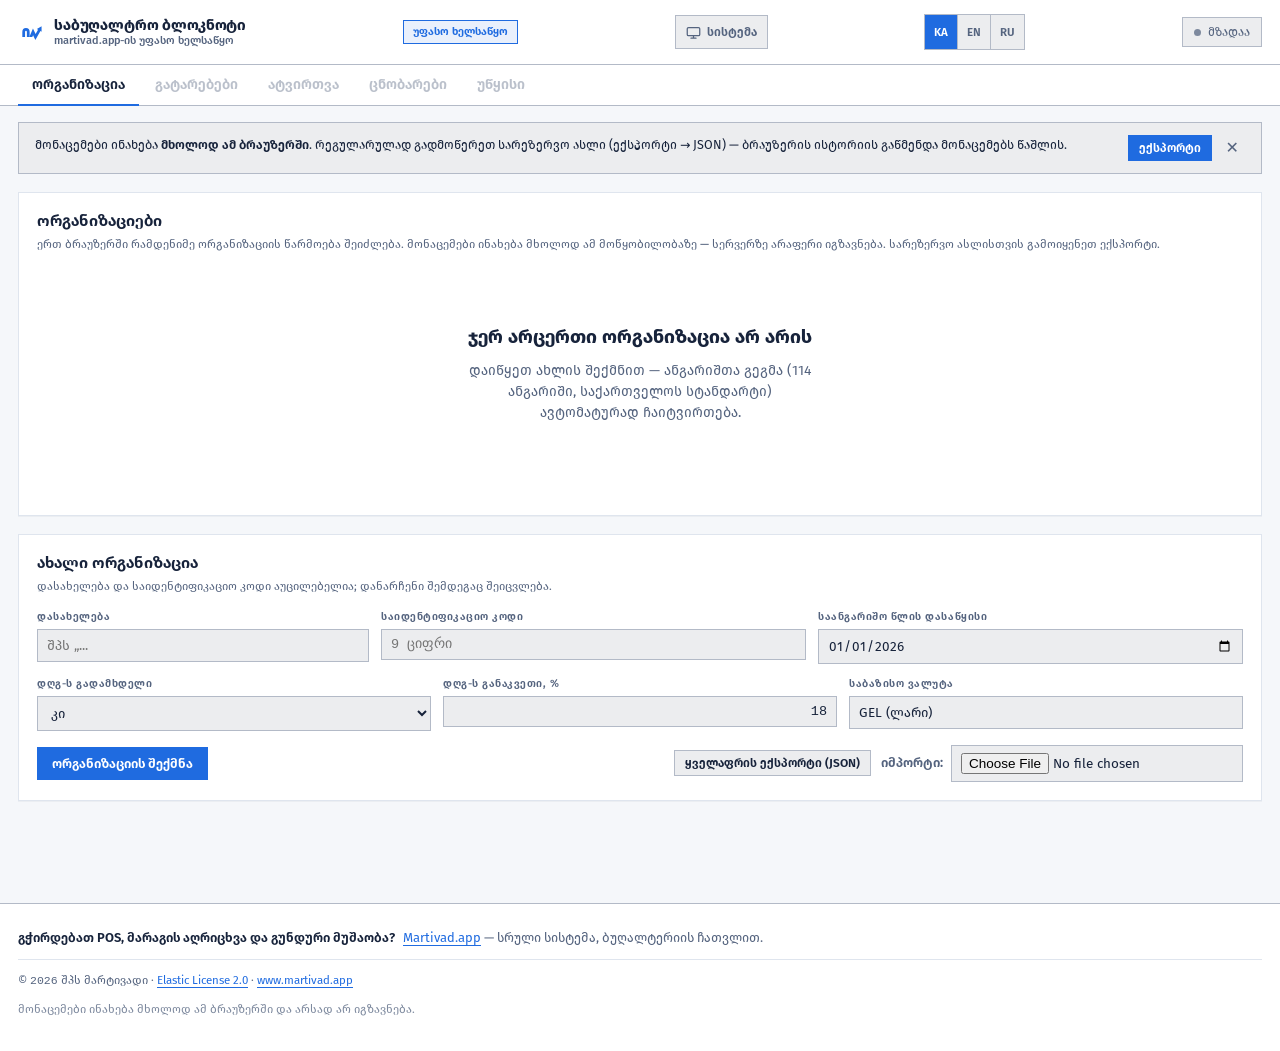
==== commit 0711a4ac: "feat(i18n): KA / EN / RU with professional accounting terminology Phase B. A vanilla mini-i18n: no l" ====
--- a/index.html
+++ b/index.html
@@ -49,12 +49,13 @@
               d="M281.3 356 L 297.1 318.8 L 341.7 415.4 L 441.6 237.2 L 464.2 249.9 L 464 142 L 371.8 198.1 L 394.4 210.8 L 346.3 296.6 L 294.9 185.2 L 222.7 356 Z"/>
       </svg>
       <span class="wmbox">
-        <span class="wm">საბუღალტრო ბლოკნოტი</span>
-        <span class="sub">martivad.app-ის უფასო ხელსაწყო</span>
+        <span class="wm" data-i18n="საბუღალტრო ბლოკნოტი">საბუღალტრო ბლოკნოტი</span>
+        <span class="sub" data-i18n="martivad.app-ის უფასო ხელსაწყო">martivad.app-ის უფასო ხელსაწყო</span>
       </span>
     </a>
-    <span class="badge-free" data-i18n="brand.freeTool">უფასო ხელსაწყო</span>
+    <span class="badge-free" data-i18n="უფასო ხელსაწყო">უფასო ხელსაწყო</span>
     <button type="button" id="themeToggle" class="theme-toggle"></button>
+    <div class="lang-switch" id="langSwitch" role="group" aria-label="Language"></div>
     <div class="orgbox" id="orgbox"></div>
   </div>
 </header>
@@ -71,7 +72,7 @@
 <footer class="sitefoot">
   <div class="in">
     <div class="bridge">
-      <p class="q">გჭირდებათ POS, მარაგის აღრიცხვა და გუნდური მუშაობა?</p>
+      <p class="q" data-i18n="გჭირდებათ POS, მარაგის აღრიცხვა და გუნდური მუშაობა?">გჭირდებათ POS, მარაგის აღრიცხვა და გუნდური მუშაობა?</p>
       <p class="a"><a href="https://www.martivad.app/?utm_source=demo-app&amp;utm_medium=bridge&amp;utm_content=footer"
                       target="_blank" rel="noopener">Martivad.app</a> — სრული სისტემა, ბუღალტერიის ჩათვლით.</p>
     </div>
@@ -82,11 +83,12 @@
       <a href="https://www.martivad.app/?utm_source=demo-app&amp;utm_medium=bridge&amp;utm_content=footer-legal"
          target="_blank" rel="noopener">www.martivad.app</a>
     </p>
-    <p class="legal muted">მონაცემები ინახება მხოლოდ ამ ბრაუზერში და არსად არ იგზავნება.</p>
+    <p class="legal muted" data-i18n="მონაცემები ინახება მხოლოდ ამ ბრაუზერში და არსად არ იგზავნება.">მონაცემები ინახება მხოლოდ ამ ბრაუზერში და არსად არ იგზავნება.</p>
   </div>
 </footer>
 
 <script type="module" src="assets/theme.js"></script>
+<script type="module" src="assets/i18n.js"></script>
 <script type="module" src="assets/app.js"></script>
 </body>
 </html>
--- a/assets/styles.css
+++ b/assets/styles.css
@@ -293,3 +293,11 @@
 .theme-toggle:hover{color:var(--ink);background:var(--card-3)}
 .theme-toggle svg{flex:none}
 @media(max-width:560px){.theme-toggle .lbl{display:none}.theme-toggle{padding:5px 8px}}
+
+/* -- Language switch ----------------------------------------------------- */
+.lang-switch{flex:none;display:inline-flex;border:1px solid var(--rule-2);overflow:hidden}
+.lang-switch button{border:0;border-right:1px solid var(--rule-2);background:var(--card-2);
+  color:var(--ink-2);font-size:11.5px;font-weight:600;padding:6px 9px;min-height:34px}
+.lang-switch button:last-child{border-right:0}
+.lang-switch button:hover{color:var(--ink);background:var(--card-3)}
+.lang-switch button[aria-pressed="true"]{background:var(--accent);color:var(--accent-ink)}
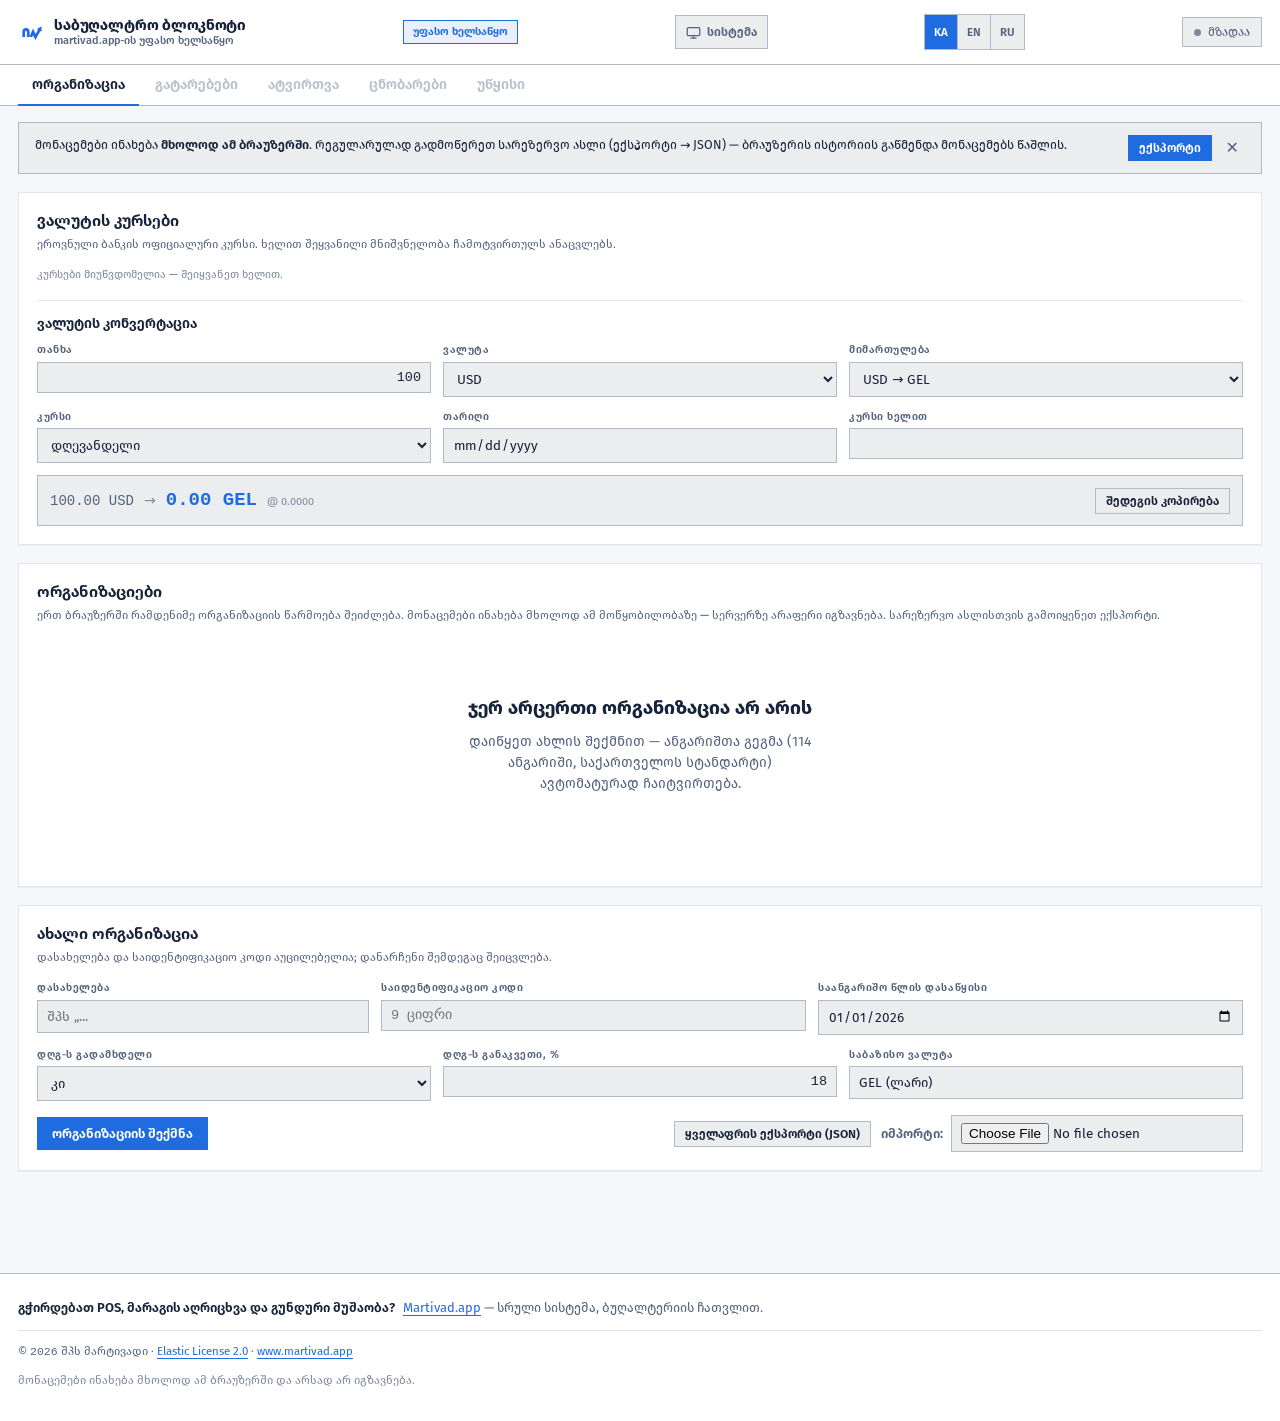
==== commit 383fc369: "chore(theme): mark when the inline theme guard actually ran The production console reports a script-" ====
--- a/index.html
+++ b/index.html
@@ -31,6 +31,7 @@
     try {
       var m = localStorage.getItem("martivad.theme");
       if (m === "light" || m === "dark") document.documentElement.setAttribute("data-theme", m);
+      document.documentElement.dataset.themeGuard = "1";
     } catch (e) { /* storage disabled — the media query still governs */ }
   })();
 </script>
--- a/assets/styles.css
+++ b/assets/styles.css
@@ -301,3 +301,24 @@
 .lang-switch button:last-child{border-right:0}
 .lang-switch button:hover{color:var(--ink);background:var(--card-3)}
 .lang-switch button[aria-pressed="true"]{background:var(--accent);color:var(--accent-ink)}
+
+/* -- Currency rates + converter ------------------------------------------ */
+.rates{display:grid;grid-template-columns:repeat(auto-fit,minmax(150px,1fr));gap:10px;margin-bottom:12px}
+.rate{border:1px solid var(--rule);background:var(--card-2);padding:9px 11px;display:grid;
+  grid-template-columns:1fr auto;gap:2px 8px;align-items:baseline}
+.rate.manual{border-color:var(--warn);background:var(--warn-soft)}
+.rate .c{font-size:11px;color:var(--ink-2);font-weight:600;letter-spacing:.03em}
+.rate .v{font-size:15px;font-weight:600;grid-column:1;font-variant-numeric:tabular-nums}
+.rate .d{font-size:12px;color:var(--ink-3);grid-row:1;grid-column:2}
+.rate .d.up{color:var(--good)} .rate .d.down{color:var(--bad)}
+.rate .ovr{grid-column:1/-1;margin-top:4px;padding:3px 6px;font-size:12px}
+.rates-foot{display:flex;gap:10px;align-items:center;flex-wrap:wrap}
+.calc-h{font-size:14px;font-weight:600;margin:16px 0 8px;padding-top:12px;border-top:1px solid var(--rule)}
+.calc-out{display:flex;gap:10px;align-items:baseline;flex-wrap:wrap;margin-top:12px;
+  padding:10px 12px;border:1px solid var(--rule-2);background:var(--card-2)}
+.calc-out .in{font-size:14px;color:var(--ink-2)}
+.calc-out .arrow{color:var(--ink-3)}
+.calc-out .res{font-size:19px;font-weight:600;color:var(--accent);font-variant-numeric:tabular-nums}
+.calc-out .hint{margin:0}
+button.copied{background:var(--good-soft);color:var(--good);border-color:var(--good)}
+@media(max-width:560px){.calc-out{gap:6px}.calc-out .res{font-size:17px}}
